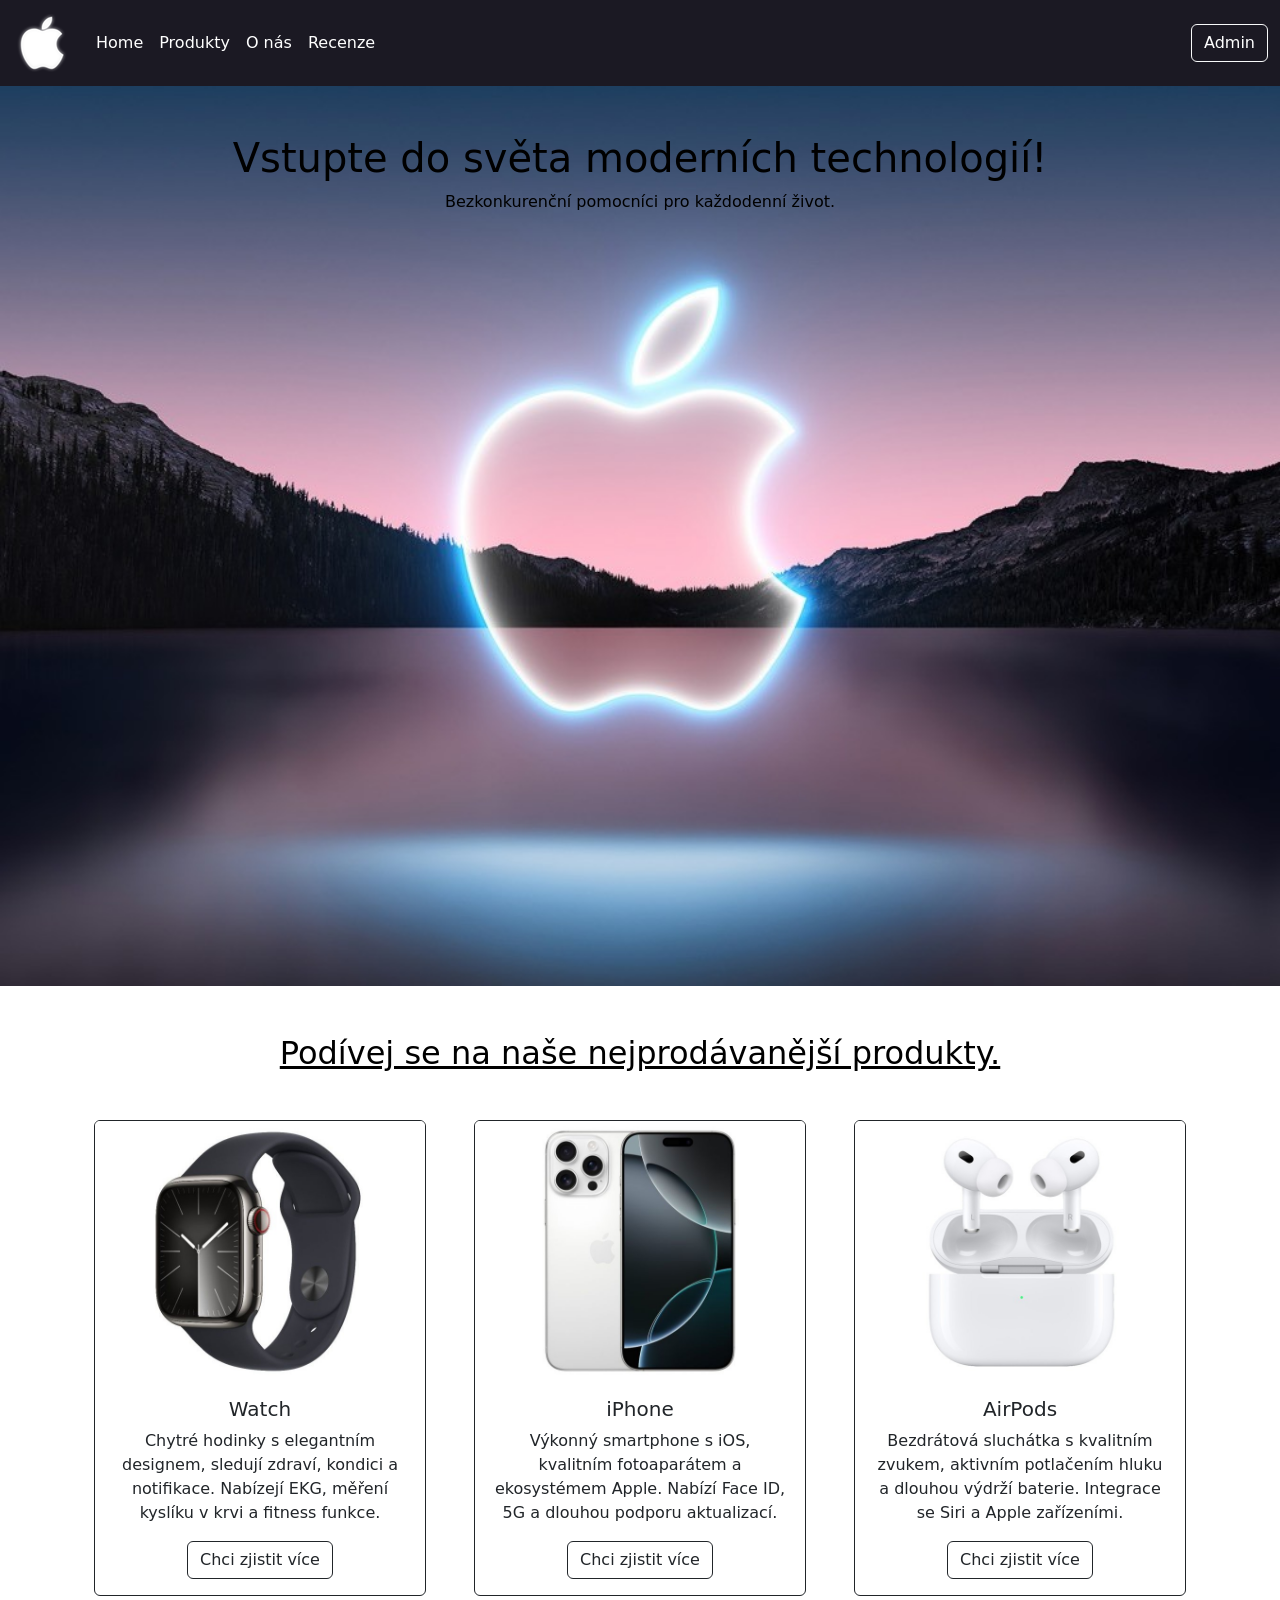
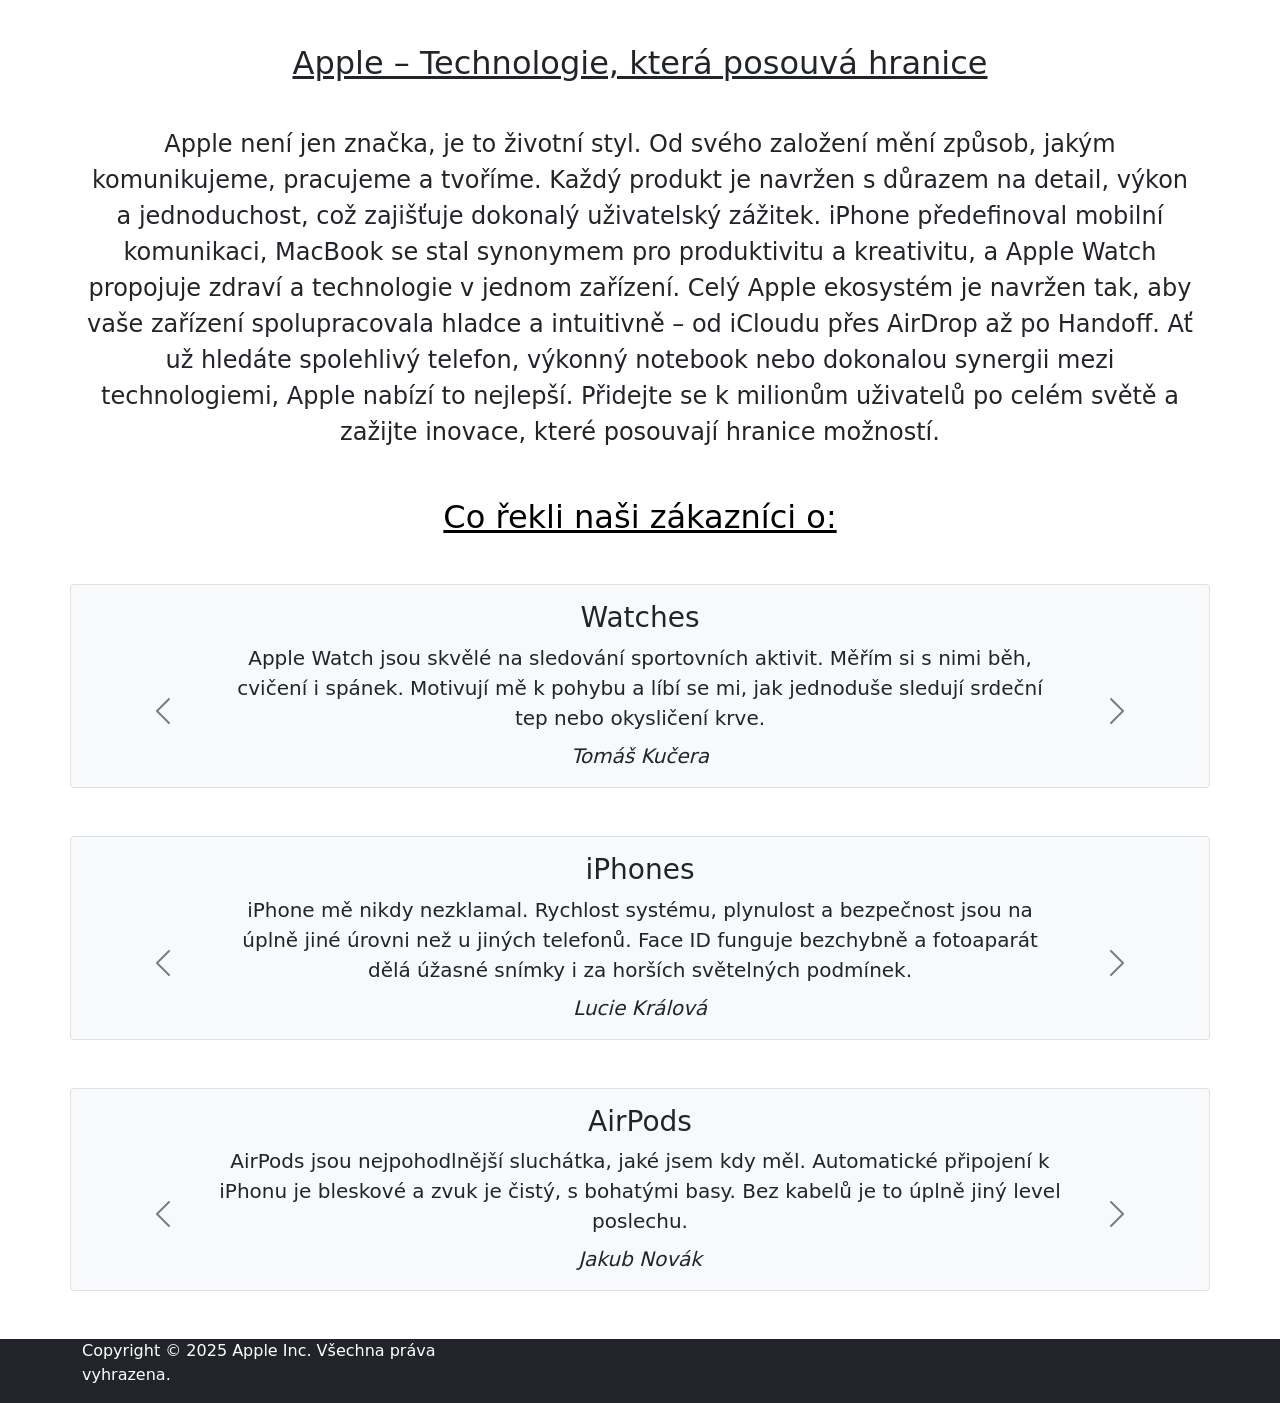
==== index.html @ cc7b4133 "first commit" ====
<!doctype html>
<html lang="cs" xmlns="http://www.w3.org/1999/html">
<head>
    <meta charset="utf-8">
    <meta name="viewport" content="width=device-width, initial-scale=1">
    <title>Best Fruits</title>
    <link rel="stylesheet" href="css/bootstrap.css">
    <link rel="stylesheet" href="css/_custom.css">
</head>
<body>
<header>
    <nav class="navbar navbar-expand-lg background-dark">
        <div class="container-fluid">
            <a class="navbar-brand" href="#"><img src="images/logo.png" alt=""></a>
            <button class="navbar-toggler bg-white" type="button" data-bs-toggle="collapse" data-bs-target="#navbarNavDropdown"
                    aria-controls="navbarNavDropdown" aria-expanded="false" aria-label="Toggle navigation">
                <span class="navbar-toggler-icon"></span>
            </button>
            <div class="collapse navbar-collapse" id="navbarNavDropdown">
                <ul class="navbar-nav me-auto">
                    <li class="nav-item position-relative">
                        <a class="nav-link active text-white dot" aria-current="page" href="index.html">Home</a>
                    </li>
                    <li class="nav-item position-relative">
                        <a class="nav-link text-white dot" href="#bestsellersproducts">Produkty</a>
                    </li>
                    <li class="nav-item position-relative">
                        <a class="nav-link text-white dot" href="#aboutus">O nás</a>
                    </li>
                    <li class="nav-item position-relative">
                        <a class="nav-link text-white dot" href="#feedback">Recenze</a>
                    </li>
                </ul>
              <div>
                <button type="button" class="btn text-white border border-light background-light-hover text-dark-hover my-1" data-bs-toggle="modal" data-bs-target="#adminModal">
                  Admin
                </button>
              </div>
            </div>
        </div>
    </nav>
</header>

<!-- Modal -->
<div class="modal fade" id="adminModal" tabindex="-1" aria-labelledby="exampleModalLabel" aria-hidden="true">
  <div class="modal-dialog">
    <div class="modal-content">
      <div class="modal-header">
        <h1 class="modal-title fs-5" id="exampleModalLabel">Login</h1>
        <button type="button" class="btn-close" data-bs-dismiss="modal" aria-label="Close"></button>
      </div>
      <div class="modal-body">
        <form>
          <div class="mb-3">
            <label for="exampleInputEmail1" class="form-label">Username</label>
            <input type="email" class="form-control" id="exampleInputEmail1" aria-describedby="emailHelp">
            <div id="emailHelp" class="form-text">We'll never share your email with anyone else.</div>
          </div>
          <div class="mb-3">
            <label for="exampleInputPassword1" class="form-label">Password</label>
            <input type="password" class="form-control" id="exampleInputPassword1">
          </div>
          <div class="mb-3 form-check">
            <input type="checkbox" class="form-check-input" id="exampleCheck1">
            <label class="form-check-label" for="exampleCheck1">Check me out</label>
          </div>
          <button type="submit" class="btn btn-primary">
            <a href="admin.html" class="nav-link text-white">Submit</a>
          </button>
        </form>
      </div>
    </div>
  </div>
</div>


<main>
    <section class="welcome-info d-flex align-items-baseline">
        <div class="container text-center p-5 text-black">
            <h1>Vstupte do světa moderních technologií!</h1>
            <p>Bezkonkurenční pomocníci pro každodenní život.</p>
        </div>
    </section>

  <section>
    <div class="container px-4 text-center">
      <h2 class="text-center m-5 text-black text-decoration-underline" id="bestsellersproducts">Podívej se na naše nejprodávanější produkty.</h2>
      <div class="row gx-5 gy-5">
        <div class="col-lg-4">
          <div class="card border-dark scale-effect transition">
            <img src="images/watch.jpg" class="card-img-top" alt="...">
            <div class="card-body">
              <h5 class="card-title">Watch</h5>
              <p class="card-text">Chytré hodinky s elegantním designem, sledují zdraví, kondici a notifikace. Nabízejí EKG, měření kyslíku v krvi a fitness funkce.</p>
              <a href="#" class="btn border-dark background-dark-hover text-white-hover">Chci zjistit více</a>
            </div>
          </div>
        </div>
        <div class="col-lg-4">
          <div class="card border-dark scale-effect transition">
            <img src="images/iphone2.jpg" class="card-img-top" alt="...">
            <div class="card-body">
              <h5 class="card-title">iPhone</h5>
              <p class="card-text">Výkonný smartphone s iOS, kvalitním fotoaparátem a ekosystémem Apple. Nabízí Face ID, 5G a dlouhou podporu aktualizací.</p>
              <a href="#" class="btn border-dark background-dark-hover text-white-hover">Chci zjistit více</a>
            </div>
          </div>
        </div>
        <div class="col-lg-4">
          <div class="card border-dark scale-effect transition">
            <img src="images/airpods.jpg" class="card-img-top" alt="...">
            <div class="card-body">
              <h5 class="card-title">AirPods</h5>
              <p class="card-text">Bezdrátová sluchátka s kvalitním zvukem, aktivním potlačením hluku a dlouhou výdrží baterie. Integrace se Siri a Apple zařízeními.</p>
              <a href="#" class="btn border-dark background-dark-hover text-white-hover">Chci zjistit více</a>
            </div>
          </div>
        </div>
      </div>
    </div>
  </section>

    <section>
        <div class="container text-center" id="aboutus">
            <h2 class="mt-5 text-decoration-underline">Apple – Technologie, která posouvá hranice</h2>
            <p class="fs-4"><br>

                Apple není jen značka, je to životní styl. Od svého založení mění způsob, jakým komunikujeme, pracujeme a tvoříme. Každý produkt je navržen s důrazem na detail, výkon a jednoduchost, což zajišťuje dokonalý uživatelský zážitek.

                iPhone předefinoval mobilní komunikaci, MacBook se stal synonymem pro produktivitu a kreativitu, a Apple Watch propojuje zdraví a technologie v jednom zařízení. Celý Apple ekosystém je navržen tak, aby vaše zařízení spolupracovala hladce a intuitivně – od iCloudu přes AirDrop až po Handoff.

                Ať už hledáte spolehlivý telefon, výkonný notebook nebo dokonalou synergii mezi technologiemi, Apple nabízí to nejlepší. Přidejte se k milionům uživatelů po celém světě a zažijte inovace, které posouvají hranice možností.</p>
        </div>
    </section>
    <section>
        <div class="container text-center" id="feedback">
            <h2 class="text-center m-5 text-black text-decoration-underline">Co řekli naši zákazníci o:</h2>
            <div class="row d-flex justify-content-center gap-5">
                <div class="border rounded-1 bg-light p-2 scale-effect transition">
                        <h3 class="text-center m-0 p-2">Watches</h3>
                        <div id="carouselExample" class="carousel slide ">
                            <div class="carousel-inner text-center fs-5">
                                <div class="carousel-item active">
                                    <p class="d-block w-75 m-auto">Apple Watch jsou skvělé na sledování sportovních aktivit. Měřím si s nimi běh, cvičení i spánek. Motivují mě k pohybu a líbí se mi, jak jednoduše sledují srdeční tep nebo okysličení krve.</p>
                                    <p class="fst-italic m-0 p-2">Tomáš Kučera</p>
                                </div>
                                <div class="carousel-item">
                                    <p class="d-block w-75 m-auto">Díky Apple Watch už nemusím pořád vytahovat telefon z kapsy. Vidím všechny notifikace a dokonce mohu přijímat hovory přímo na hodinkách. Na cestách nebo při sportu je to neuvěřitelně praktické.</p>
                                    <p class="fst-italic m-0 p-2">Jana Benešová</p>
                                </div>
                                <div class="carousel-item">
                                    <p class="d-block w-75 m-auto">Líbí se mi, že si můžu snadno vyměnit řemínek a hodinky vždy sladit s oblečením. Elegantní design a kvalitní materiály dělají z Apple Watch nejen chytré zařízení, ale i luxusní doplněk.</p>
                                    <p class="fst-italic m-0 p-2">Michal Veselý</p>
                                </div>
                            </div>
                            <button class="carousel-control-prev carousel-dark" type="button" data-bs-target="#carouselExample" data-bs-slide="prev">
                                <span class="carousel-control-prev-icon" aria-hidden="true"></span>
                                <span class="visually-hidden">Previous</span>
                            </button>
                            <button class="carousel-control-next carousel-dark" type="button" data-bs-target="#carouselExample" data-bs-slide="next">
                                <span class="carousel-control-next-icon" aria-hidden="true"></span>
                                <span class="visually-hidden">Next</span>
                            </button>
                        </div>
                </div>

                <div class=" border bg-light rounded-1 p-2 scale-effect transition">
                    <h3 class="text-center m-0 p-2">iPhones</h3>
                    <div id="carouselExample1" class="carousel slide">
                        <div class="carousel-inner text-center fs-5">
                            <div class="carousel-item active">
                                <p class="d-block w-75 m-auto">iPhone mě nikdy nezklamal. Rychlost systému, plynulost a bezpečnost jsou na úplně jiné úrovni než u jiných telefonů. Face ID funguje bezchybně a fotoaparát dělá úžasné snímky i za horších světelných podmínek.</p>
                                <p class="fst-italic m-0 p-2">Lucie Králová</p>
                            </div>
                            <div class="carousel-item">
                                <p class="d-block w-75 m-auto">Nejvíc oceňuji, jak iPhone perfektně spolupracuje s mým MacBookem a iPadem. Airdrop, iCloud a Handoff mi usnadňují práci každý den. Všechna data mám vždy po ruce a přechod mezi zařízeními je naprosto plynulý.</p>
                                <p class="fst-italic m-0 p-2">David Malý</p>
                            </div>
                            <div class="carousel-item">
                                <p class="d-block w-75 m-auto">Baterie vydrží celý den i při náročnějším používání. Oceňuji také pravidelné aktualizace iOS, díky kterým i starší modely fungují stále skvěle. iPhone mám už několik let a stále šlape jako nový.</p>
                                <p class="fst-italic m-0 p-2">Veronika Horáková</p>
                            </div>
                        </div>
                        <button class="carousel-control-prev carousel-dark" type="button" data-bs-target="#carouselExample1" data-bs-slide="prev">
                            <span class="carousel-control-prev-icon" aria-hidden="true"></span>
                            <span class="visually-hidden">Previous</span>
                        </button>
                        <button class="carousel-control-next carousel-dark" type="button" data-bs-target="#carouselExample1" data-bs-slide="next">
                            <span class="carousel-control-next-icon" aria-hidden="true"></span>
                            <span class="visually-hidden">Next</span>
                        </button>
                    </div>
                </div>

                <div class=" border bg-light rounded-1 p-2 scale-effect transition">
                    <h3 class="text-center m-0 p-2">AirPods</h3>
                    <div id="carouselExample2" class="carousel slide">
                        <div class="carousel-inner text-center fs-5">
                            <div class="carousel-item active">
                                <p class="d-block w-75 m-auto">AirPods jsou nejpohodlnější sluchátka, jaké jsem kdy měl. Automatické připojení k iPhonu je bleskové a zvuk je čistý, s bohatými basy. Bez kabelů je to úplně jiný level poslechu.</p>
                                <p class="fst-italic m-0 p-2">Jakub Novák</p>
                            </div>
                            <div class="carousel-item">
                                <p class="d-block w-75 m-auto">S AirPods Pro mohu úplně vypnout okolní svět a soustředit se na hudbu nebo práci. Naopak režim propustnosti mi umožní slyšet okolí, když potřebuji – například při běhu venku.</p>
                                <p class="fst-italic m-0 p-2">Petra Dvořáková</p>
                            </div>
                            <div class="carousel-item">
                                <p class="d-block w-75 m-auto">Pouzdro udrží sluchátka nabitá na celý den. Rychlé nabíjení přes Lightning nebo MagSafe je super praktické. Stačí pár minut v pouzdře a mám energii na další hodiny poslechu.</p>
                                <p class="fst-italic m-0 p-2"> Adam Svoboda</p>
                            </div>
                        </div>
                        <button class="carousel-control-prev carousel-dark" type="button" data-bs-target="#carouselExample2" data-bs-slide="prev">
                            <span class="carousel-control-prev-icon" aria-hidden="true"></span>
                            <span class="visually-hidden">Previous</span>
                        </button>
                        <button class="carousel-control-next carousel-dark" type="button" data-bs-target="#carouselExample2" data-bs-slide="next">
                            <span class="carousel-control-next-icon" aria-hidden="true"></span>
                            <span class="visually-hidden">Next</span>
                        </button>
                    </div>
                </div>
            </div>
        </div>
    </section>
</main>
<footer class="bg-dark text-white mt-5">
    <div class="container">
        <div class="row align-items-center">
            <div class="col-md-4">
                <p>Copyright © 2025 Apple Inc. Všechna práva vyhrazena.</p>
            </div>
        </div>
    </div>
</footer>
<script src="js/bootstrap.bundle.js"></script>
</body>
</html>
---- css/_custom.css ----
.welcome-info {
    background-image: url("../images/apple_background.jpg");
    background-size: cover;
    background-position: center;
    height: 100vh;
}

body {
    box-sizing: border-box;
    scroll-behavior: smooth;
}

:root {
    --text-purple: #a303ff;
    --background-dark: rgb(27,25,35);
}

.text-purple {
    color: var(--text-purple);
}

.background-dark {
    background-color: var(--background-dark);
}

.background-dark-hover:hover {
    background-color: var(--background-dark);
}

.background-light-hover:hover {
    background-color: #fff;
}

.text-dark-hover:hover {
    color: rgb(27,25,35) !important;
}

.text-white-hover:hover {
    color: #fff !important;
}

.border-dark {
    border-color: var(--background-dark);
}

.scale-effect:hover {
    cursor: pointer;
    transform: scale(1.025);
    transition: all 0.3s ease-in-out;
}

.transition {
    transition: all 0.3s ease-in-out;
}

.position-relative {
    position: relative;
}



@media screen and (min-width: 991px){
    .dot::after {
        content: "•";
        position: absolute;
        left: 50%;
        top: 50px;
        transform: translateX(-50%);
        opacity: 0;
        transition: all 0.1s ease-in-out;
    }

    .dot:hover::after {
        top: 25px;
        opacity: 1;
        transition: all 0.1s ease-in-out;
    }
}
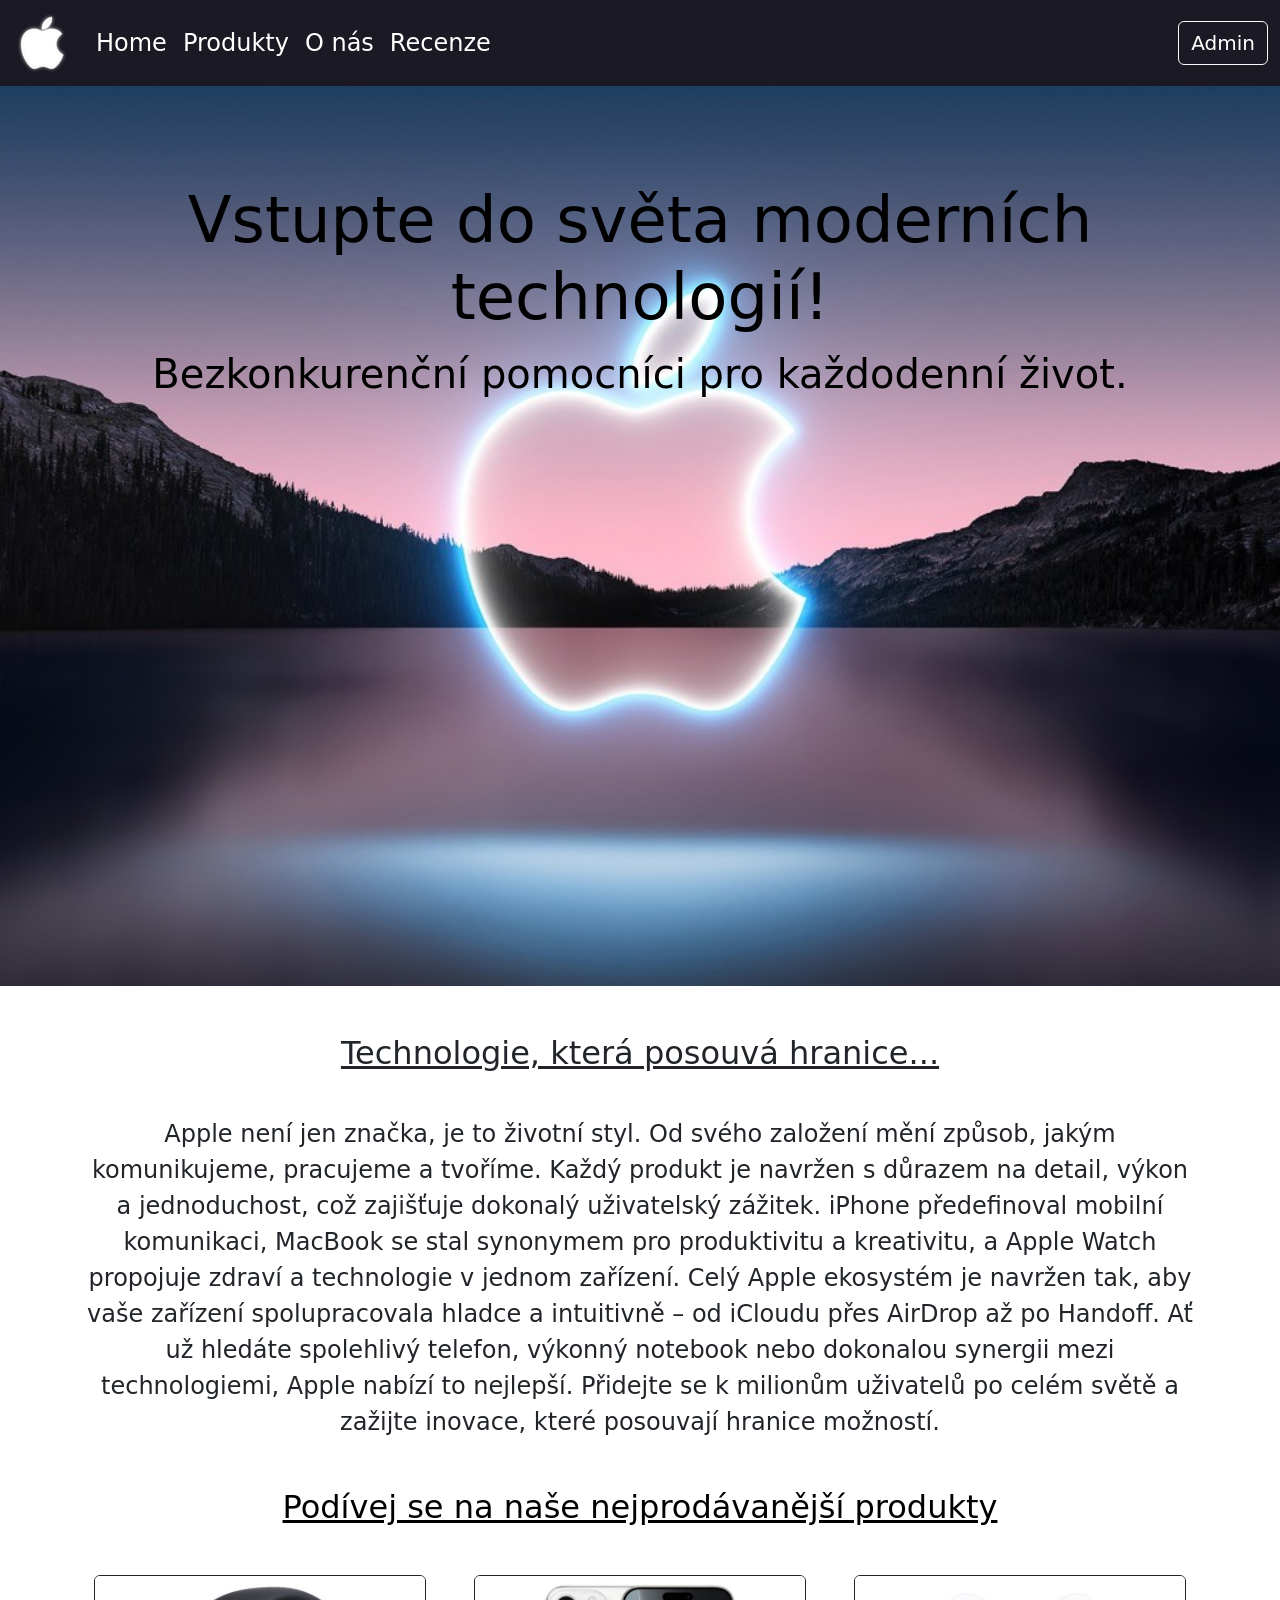
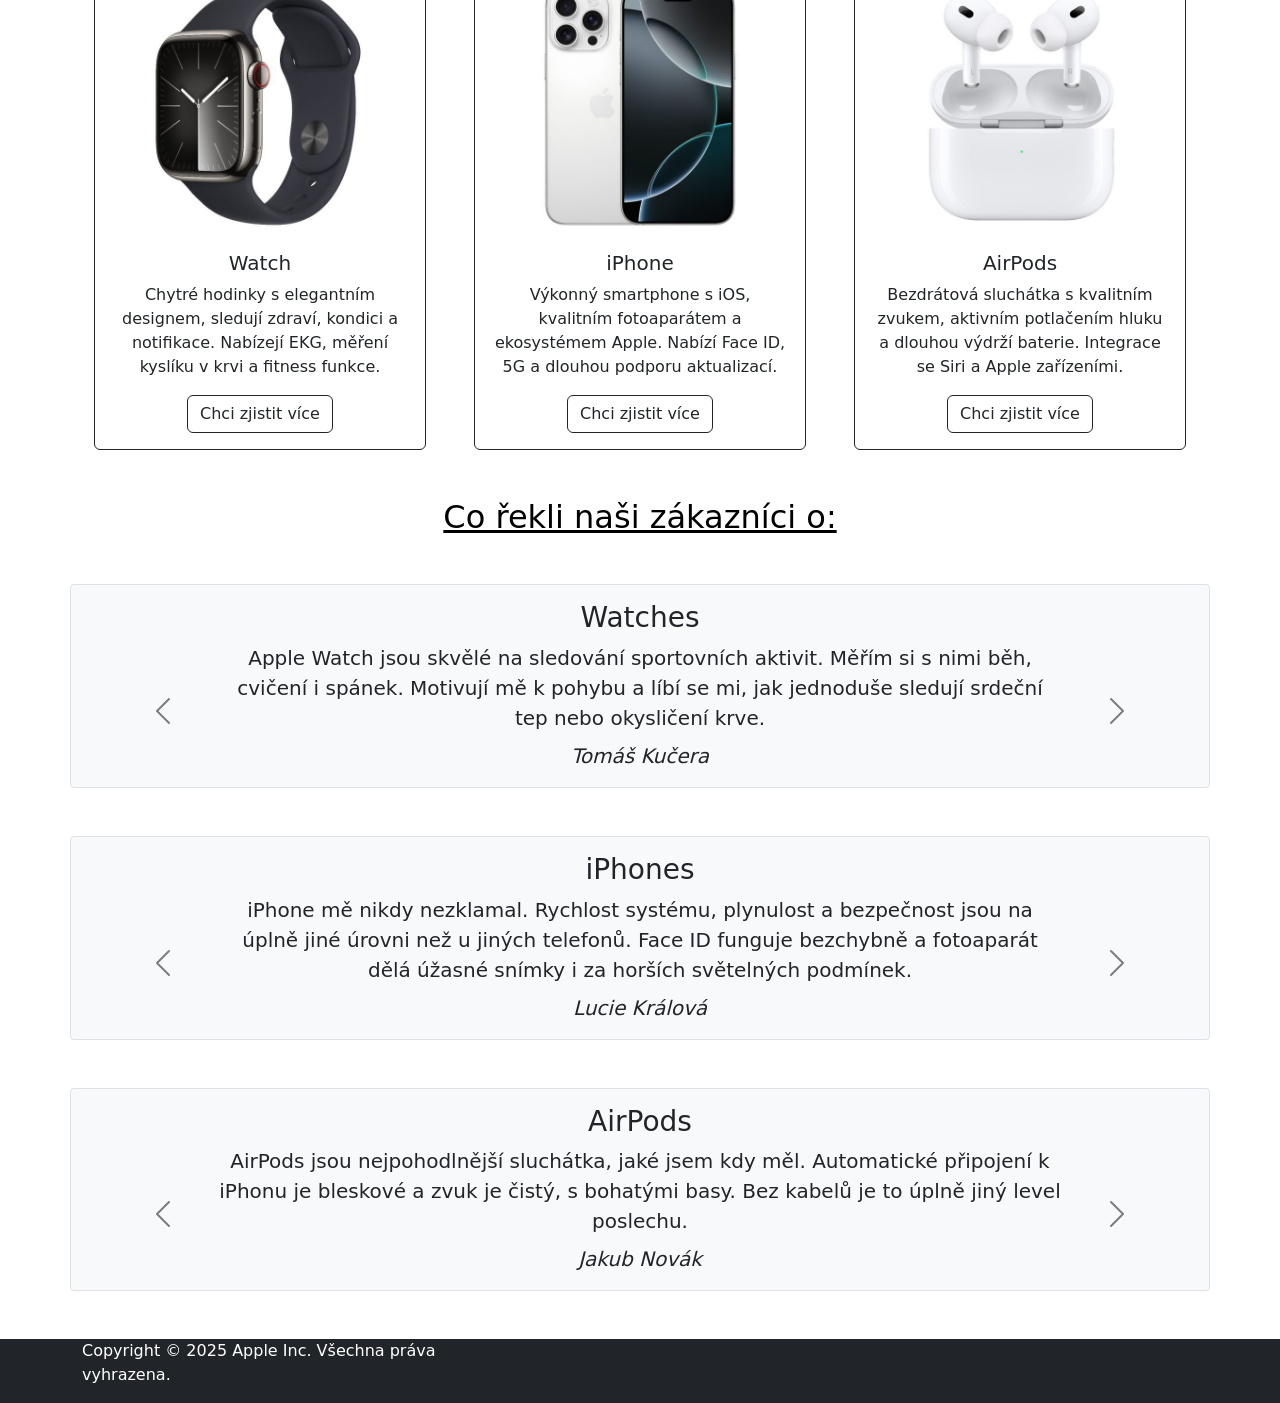
==== commit 3f1baa52: "second commit" ====
--- a/index.html
+++ b/index.html
@@ -3,14 +3,15 @@
 <head>
     <meta charset="utf-8">
     <meta name="viewport" content="width=device-width, initial-scale=1">
-    <title>Best Fruits</title>
+    <title>Apple | Nejspolehlivější prodejce</title>
     <link rel="stylesheet" href="css/bootstrap.css">
     <link rel="stylesheet" href="css/_custom.css">
+    <link rel="icon" href="images/apple__logo.png" type="image/x-icon">
 </head>
 <body>
 <header>
     <nav class="navbar navbar-expand-lg background-dark">
-        <div class="container-fluid">
+        <div class="container-fluid fs-4">
             <a class="navbar-brand" href="#"><img src="images/logo.png" alt=""></a>
             <button class="navbar-toggler bg-white" type="button" data-bs-toggle="collapse" data-bs-target="#navbarNavDropdown"
                     aria-controls="navbarNavDropdown" aria-expanded="false" aria-label="Toggle navigation">
@@ -32,7 +33,7 @@
                     </li>
                 </ul>
               <div>
-                <button type="button" class="btn text-white border border-light background-light-hover text-dark-hover my-1" data-bs-toggle="modal" data-bs-target="#adminModal">
+                <button type="button" class="btn text-white border border-light background-light-hover text-dark-hover my-1 fs-5" data-bs-toggle="modal" data-bs-target="#adminModal">
                   Admin
                 </button>
               </div>
@@ -75,54 +76,18 @@
 
 
 <main>
-    <section class="welcome-info d-flex align-items-baseline">
+    <section class="welcome-info d-flex align-items-baseline pt-5">
         <div class="container text-center p-5 text-black">
-            <h1>Vstupte do světa moderních technologií!</h1>
-            <p>Bezkonkurenční pomocníci pro každodenní život.</p>
-        </div>
-    </section>
-
-  <section>
-    <div class="container px-4 text-center">
-      <h2 class="text-center m-5 text-black text-decoration-underline" id="bestsellersproducts">Podívej se na naše nejprodávanější produkty.</h2>
-      <div class="row gx-5 gy-5">
-        <div class="col-lg-4">
-          <div class="card border-dark scale-effect transition">
-            <img src="images/watch.jpg" class="card-img-top" alt="...">
-            <div class="card-body">
-              <h5 class="card-title">Watch</h5>
-              <p class="card-text">Chytré hodinky s elegantním designem, sledují zdraví, kondici a notifikace. Nabízejí EKG, měření kyslíku v krvi a fitness funkce.</p>
-              <a href="#" class="btn border-dark background-dark-hover text-white-hover">Chci zjistit více</a>
-            </div>
-          </div>
-        </div>
-        <div class="col-lg-4">
-          <div class="card border-dark scale-effect transition">
-            <img src="images/iphone2.jpg" class="card-img-top" alt="...">
-            <div class="card-body">
-              <h5 class="card-title">iPhone</h5>
-              <p class="card-text">Výkonný smartphone s iOS, kvalitním fotoaparátem a ekosystémem Apple. Nabízí Face ID, 5G a dlouhou podporu aktualizací.</p>
-              <a href="#" class="btn border-dark background-dark-hover text-white-hover">Chci zjistit více</a>
-            </div>
-          </div>
-        </div>
-        <div class="col-lg-4">
-          <div class="card border-dark scale-effect transition">
-            <img src="images/airpods.jpg" class="card-img-top" alt="...">
-            <div class="card-body">
-              <h5 class="card-title">AirPods</h5>
-              <p class="card-text">Bezdrátová sluchátka s kvalitním zvukem, aktivním potlačením hluku a dlouhou výdrží baterie. Integrace se Siri a Apple zařízeními.</p>
-              <a href="#" class="btn border-dark background-dark-hover text-white-hover">Chci zjistit více</a>
-            </div>
-          </div>
-        </div>
-      </div>
-    </div>
-  </section>
+            <h1 class="fontSize4rem">Vstupte do světa moderních technologií!</h1>
+            <p class="fs-1">Bezkonkurenční pomocníci pro každodenní život.</p>
+        </div>
+    </section>
+
+
 
     <section>
         <div class="container text-center" id="aboutus">
-            <h2 class="mt-5 text-decoration-underline">Apple – Technologie, která posouvá hranice</h2>
+            <h2 class="mt-5 text-decoration-underline">Technologie, která posouvá hranice...</h2>
             <p class="fs-4"><br>
 
                 Apple není jen značka, je to životní styl. Od svého založení mění způsob, jakým komunikujeme, pracujeme a tvoříme. Každý produkt je navržen s důrazem na detail, výkon a jednoduchost, což zajišťuje dokonalý uživatelský zážitek.
@@ -132,6 +97,45 @@
                 Ať už hledáte spolehlivý telefon, výkonný notebook nebo dokonalou synergii mezi technologiemi, Apple nabízí to nejlepší. Přidejte se k milionům uživatelů po celém světě a zažijte inovace, které posouvají hranice možností.</p>
         </div>
     </section>
+
+    <section>
+        <div class="container px-4 text-center">
+            <h2 class="text-center m-5 text-black text-decoration-underline" id="bestsellersproducts">Podívej se na naše nejprodávanější produkty</h2>
+            <div class="row gx-5 gy-5">
+                <div class="col-lg-4">
+                    <div class="card border-dark scale-effect transition">
+                        <img src="images/watch.jpg" class="card-img-top" alt="...">
+                        <div class="card-body">
+                            <h5 class="card-title">Watch</h5>
+                            <p class="card-text">Chytré hodinky s elegantním designem, sledují zdraví, kondici a notifikace. Nabízejí EKG, měření kyslíku v krvi a fitness funkce.</p>
+                            <a href="#" class="btn border-dark background-dark-hover text-white-hover">Chci zjistit více</a>
+                        </div>
+                    </div>
+                </div>
+                <div class="col-lg-4">
+                    <div class="card border-dark scale-effect transition">
+                        <img src="images/iphone2.jpg" class="card-img-top" alt="...">
+                        <div class="card-body">
+                            <h5 class="card-title">iPhone</h5>
+                            <p class="card-text">Výkonný smartphone s iOS, kvalitním fotoaparátem a ekosystémem Apple. Nabízí Face ID, 5G a dlouhou podporu aktualizací.</p>
+                            <a href="#" class="btn border-dark background-dark-hover text-white-hover">Chci zjistit více</a>
+                        </div>
+                    </div>
+                </div>
+                <div class="col-lg-4">
+                    <div class="card border-dark scale-effect transition">
+                        <img src="images/airpods.jpg" class="card-img-top" alt="...">
+                        <div class="card-body">
+                            <h5 class="card-title">AirPods</h5>
+                            <p class="card-text">Bezdrátová sluchátka s kvalitním zvukem, aktivním potlačením hluku a dlouhou výdrží baterie. Integrace se Siri a Apple zařízeními.</p>
+                            <a href="#" class="btn border-dark background-dark-hover text-white-hover">Chci zjistit více</a>
+                        </div>
+                    </div>
+                </div>
+            </div>
+        </div>
+    </section>
+
     <section>
         <div class="container text-center" id="feedback">
             <h2 class="text-center m-5 text-black text-decoration-underline">Co řekli naši zákazníci o:</h2>
--- a/css/_custom.css
+++ b/css/_custom.css
@@ -57,7 +57,9 @@
     position: relative;
 }
 
-
+.fontSize4rem {
+    font-size: 4rem;
+}
 
 @media screen and (min-width: 991px){
     .dot::after {
@@ -71,7 +73,7 @@
     }
 
     .dot:hover::after {
-        top: 25px;
+        top: 33px;
         opacity: 1;
         transition: all 0.1s ease-in-out;
     }
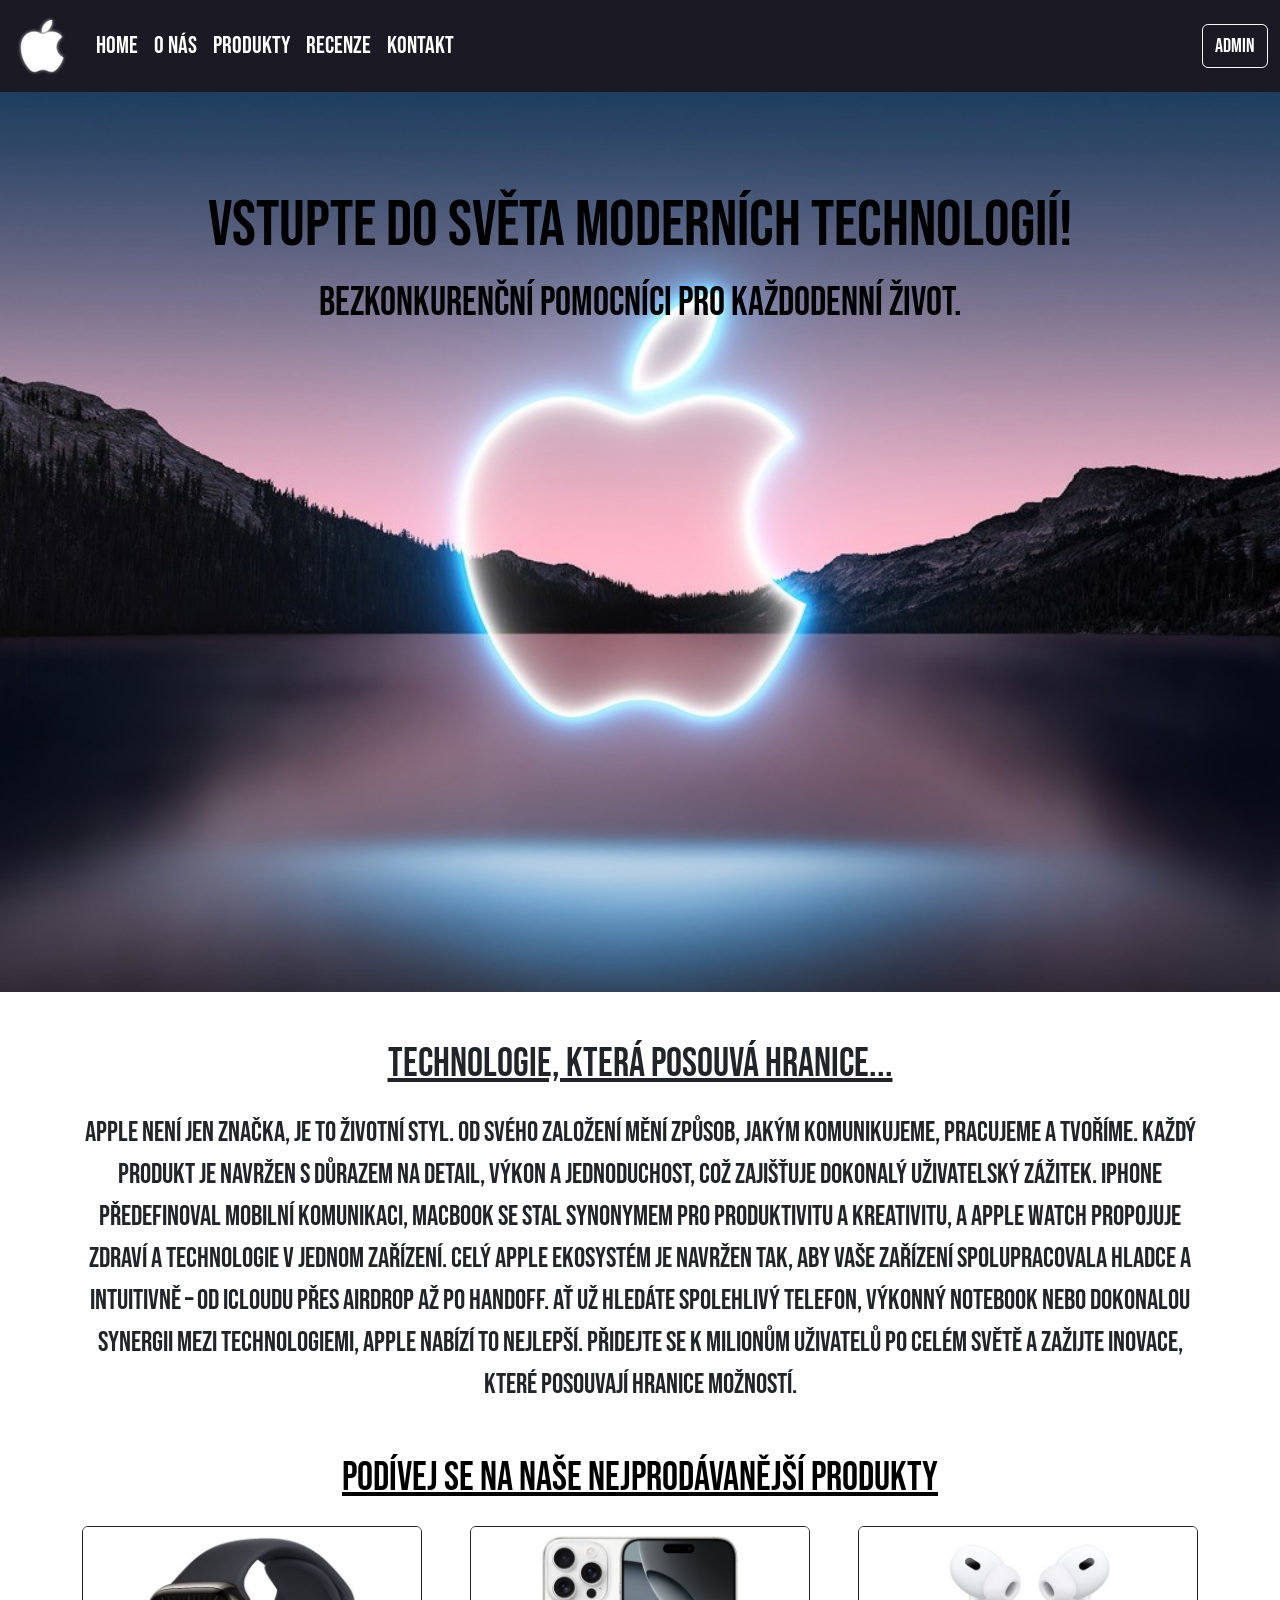
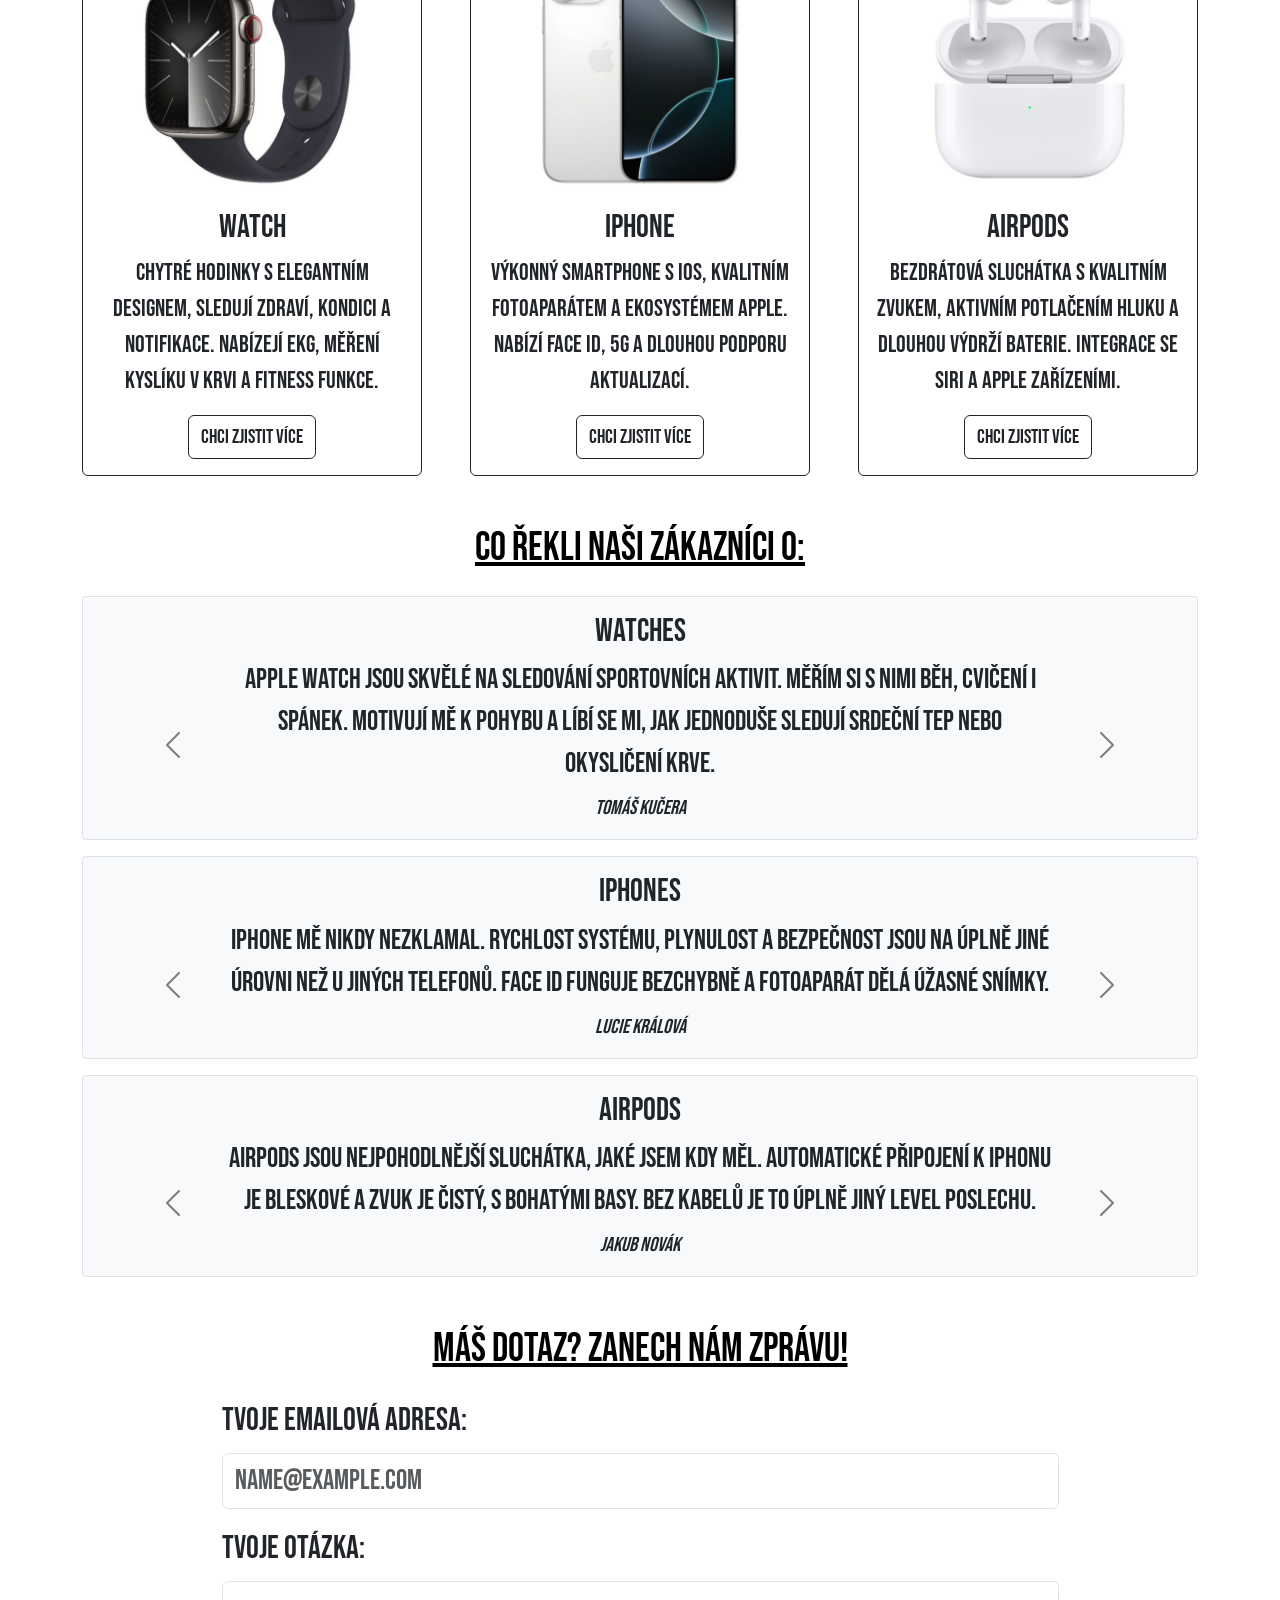
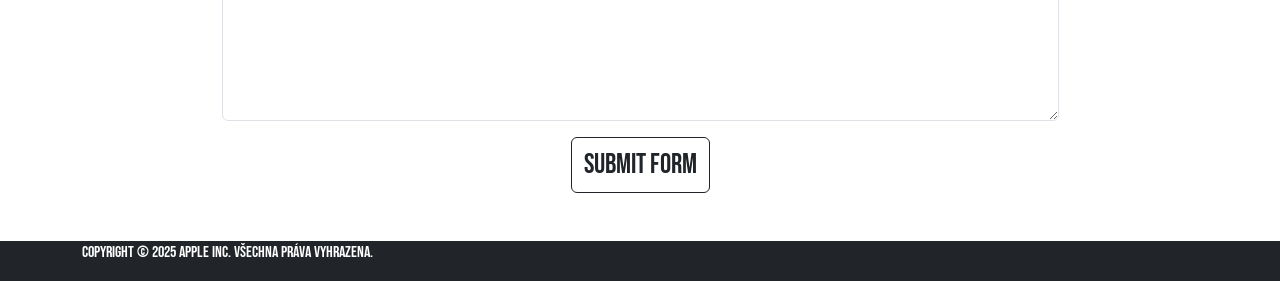
==== commit 8edda054: "third commit" ====
--- a/index.html
+++ b/index.html
@@ -7,6 +7,9 @@
     <link rel="stylesheet" href="css/bootstrap.css">
     <link rel="stylesheet" href="css/_custom.css">
     <link rel="icon" href="images/apple__logo.png" type="image/x-icon">
+    <link rel="preconnect" href="https://fonts.googleapis.com">
+    <link rel="preconnect" href="https://fonts.gstatic.com" crossorigin>
+    <link href="https://fonts.googleapis.com/css2?family=Anton&family=Bebas+Neue&family=Boldonse&display=swap" rel="stylesheet">
 </head>
 <body>
 <header>
@@ -18,22 +21,25 @@
                 <span class="navbar-toggler-icon"></span>
             </button>
             <div class="collapse navbar-collapse" id="navbarNavDropdown">
-                <ul class="navbar-nav me-auto">
+                <ul class="navbar-nav me-auto small-nav-bar-display">
                     <li class="nav-item position-relative">
                         <a class="nav-link active text-white dot" aria-current="page" href="index.html">Home</a>
                     </li>
                     <li class="nav-item position-relative">
+                        <a class="nav-link text-white dot" href="#aboutus">O nás</a>
+                    </li>
+                    <li class="nav-item position-relative">
                         <a class="nav-link text-white dot" href="#bestsellersproducts">Produkty</a>
                     </li>
                     <li class="nav-item position-relative">
-                        <a class="nav-link text-white dot" href="#aboutus">O nás</a>
-                    </li>
-                    <li class="nav-item position-relative">
                         <a class="nav-link text-white dot" href="#feedback">Recenze</a>
                     </li>
+                    <li class="nav-item position-relative">
+                        <a class="nav-link text-white dot" href="#contact">Kontakt</a>
+                    </li>
                 </ul>
-              <div>
-                <button type="button" class="btn text-white border border-light background-light-hover text-dark-hover my-1 fs-5" data-bs-toggle="modal" data-bs-target="#adminModal">
+              <div class="small-nav-bar-display">
+                <button type="button" class="btn text-white border border-light background-light-hover text-dark-hover my-3 fs-5" data-bs-toggle="modal" data-bs-target="#adminModal">
                   Admin
                 </button>
               </div>
@@ -47,26 +53,26 @@
   <div class="modal-dialog">
     <div class="modal-content">
       <div class="modal-header">
-        <h1 class="modal-title fs-5" id="exampleModalLabel">Login</h1>
+        <h1 class="modal-title fs-2" id="exampleModalLabel">Login</h1>
         <button type="button" class="btn-close" data-bs-dismiss="modal" aria-label="Close"></button>
       </div>
       <div class="modal-body">
         <form>
           <div class="mb-3">
-            <label for="exampleInputEmail1" class="form-label">Username</label>
+            <label for="exampleInputEmail1" class="form-label fs-3">Username</label>
             <input type="email" class="form-control" id="exampleInputEmail1" aria-describedby="emailHelp">
             <div id="emailHelp" class="form-text">We'll never share your email with anyone else.</div>
           </div>
           <div class="mb-3">
-            <label for="exampleInputPassword1" class="form-label">Password</label>
+            <label for="exampleInputPassword1" class="form-label fs-3">Password</label>
             <input type="password" class="form-control" id="exampleInputPassword1">
           </div>
           <div class="mb-3 form-check">
             <input type="checkbox" class="form-check-input" id="exampleCheck1">
-            <label class="form-check-label" for="exampleCheck1">Check me out</label>
+            <label class="form-check-label fs-3" for="exampleCheck1">Check me out</label>
           </div>
-          <button type="submit" class="btn btn-primary">
-            <a href="admin.html" class="nav-link text-white">Submit</a>
+          <button type="submit" class="btn border border-dark background-dark-hover ">
+            <a href="admin.html" class="nav-link text-dark fs-2 text-white-hover">Submit</a>
           </button>
         </form>
       </div>
@@ -87,28 +93,22 @@
 
     <section>
         <div class="container text-center" id="aboutus">
-            <h2 class="mt-5 text-decoration-underline">Technologie, která posouvá hranice...</h2>
-            <p class="fs-4"><br>
-
-                Apple není jen značka, je to životní styl. Od svého založení mění způsob, jakým komunikujeme, pracujeme a tvoříme. Každý produkt je navržen s důrazem na detail, výkon a jednoduchost, což zajišťuje dokonalý uživatelský zážitek.
-
-                iPhone předefinoval mobilní komunikaci, MacBook se stal synonymem pro produktivitu a kreativitu, a Apple Watch propojuje zdraví a technologie v jednom zařízení. Celý Apple ekosystém je navržen tak, aby vaše zařízení spolupracovala hladce a intuitivně – od iCloudu přes AirDrop až po Handoff.
-
-                Ať už hledáte spolehlivý telefon, výkonný notebook nebo dokonalou synergii mezi technologiemi, Apple nabízí to nejlepší. Přidejte se k milionům uživatelů po celém světě a zažijte inovace, které posouvají hranice možností.</p>
-        </div>
-    </section>
-
-    <section>
-        <div class="container px-4 text-center">
-            <h2 class="text-center m-5 text-black text-decoration-underline" id="bestsellersproducts">Podívej se na naše nejprodávanější produkty</h2>
+            <h2 class="mt-5 mb-4 text-decoration-underline fs-1">Technologie, která posouvá hranice...</h2>
+            <p class="fs-3">Apple není jen značka, je to životní styl. Od svého založení mění způsob, jakým komunikujeme, pracujeme a tvoříme. Každý produkt je navržen s důrazem na detail, výkon a jednoduchost, což zajišťuje dokonalý uživatelský zážitek. iPhone předefinoval mobilní komunikaci, MacBook se stal synonymem pro produktivitu a kreativitu, a Apple Watch propojuje zdraví a technologie v jednom zařízení. Celý Apple ekosystém je navržen tak, aby vaše zařízení spolupracovala hladce a intuitivně – od iCloudu přes AirDrop až po Handoff. Ať už hledáte spolehlivý telefon, výkonný notebook nebo dokonalou synergii mezi technologiemi, Apple nabízí to nejlepší. Přidejte se k milionům uživatelů po celém světě a zažijte inovace, které posouvají hranice možností.</p>
+        </div>
+    </section>
+
+    <section>
+        <div class="container text-center">
+            <h2 class="text-center mt-5 mb-4 text-black text-decoration-underline fs-1" id="bestsellersproducts">Podívej se na naše nejprodávanější produkty</h2>
             <div class="row gx-5 gy-5">
                 <div class="col-lg-4">
                     <div class="card border-dark scale-effect transition">
                         <img src="images/watch.jpg" class="card-img-top" alt="...">
                         <div class="card-body">
-                            <h5 class="card-title">Watch</h5>
-                            <p class="card-text">Chytré hodinky s elegantním designem, sledují zdraví, kondici a notifikace. Nabízejí EKG, měření kyslíku v krvi a fitness funkce.</p>
-                            <a href="#" class="btn border-dark background-dark-hover text-white-hover">Chci zjistit více</a>
+                            <h5 class="card-title fs-2">Watch</h5>
+                            <p class="card-text fs-4">Chytré hodinky s elegantním designem, sledují zdraví, kondici a notifikace. Nabízejí EKG, měření kyslíku v krvi a fitness funkce.</p>
+                            <a href="#" class="btn border-dark background-dark-hover text-white-hover fs-5">Chci zjistit více</a>
                         </div>
                     </div>
                 </div>
@@ -116,9 +116,9 @@
                     <div class="card border-dark scale-effect transition">
                         <img src="images/iphone2.jpg" class="card-img-top" alt="...">
                         <div class="card-body">
-                            <h5 class="card-title">iPhone</h5>
-                            <p class="card-text">Výkonný smartphone s iOS, kvalitním fotoaparátem a ekosystémem Apple. Nabízí Face ID, 5G a dlouhou podporu aktualizací.</p>
-                            <a href="#" class="btn border-dark background-dark-hover text-white-hover">Chci zjistit více</a>
+                            <h5 class="card-title fs-2">iPhone</h5>
+                            <p class="card-text fs-4">Výkonný smartphone s iOS, kvalitním fotoaparátem a ekosystémem Apple. Nabízí Face ID, 5G a dlouhou podporu aktualizací.</p>
+                            <a href="#" class="btn border-dark background-dark-hover text-white-hover fs-5">Chci zjistit více</a>
                         </div>
                     </div>
                 </div>
@@ -126,104 +126,121 @@
                     <div class="card border-dark scale-effect transition">
                         <img src="images/airpods.jpg" class="card-img-top" alt="...">
                         <div class="card-body">
-                            <h5 class="card-title">AirPods</h5>
-                            <p class="card-text">Bezdrátová sluchátka s kvalitním zvukem, aktivním potlačením hluku a dlouhou výdrží baterie. Integrace se Siri a Apple zařízeními.</p>
-                            <a href="#" class="btn border-dark background-dark-hover text-white-hover">Chci zjistit více</a>
-                        </div>
-                    </div>
-                </div>
-            </div>
-        </div>
-    </section>
-
-    <section>
-        <div class="container text-center" id="feedback">
-            <h2 class="text-center m-5 text-black text-decoration-underline">Co řekli naši zákazníci o:</h2>
-            <div class="row d-flex justify-content-center gap-5">
-                <div class="border rounded-1 bg-light p-2 scale-effect transition">
-                        <h3 class="text-center m-0 p-2">Watches</h3>
-                        <div id="carouselExample" class="carousel slide ">
-                            <div class="carousel-inner text-center fs-5">
-                                <div class="carousel-item active">
-                                    <p class="d-block w-75 m-auto">Apple Watch jsou skvělé na sledování sportovních aktivit. Měřím si s nimi běh, cvičení i spánek. Motivují mě k pohybu a líbí se mi, jak jednoduše sledují srdeční tep nebo okysličení krve.</p>
-                                    <p class="fst-italic m-0 p-2">Tomáš Kučera</p>
-                                </div>
-                                <div class="carousel-item">
-                                    <p class="d-block w-75 m-auto">Díky Apple Watch už nemusím pořád vytahovat telefon z kapsy. Vidím všechny notifikace a dokonce mohu přijímat hovory přímo na hodinkách. Na cestách nebo při sportu je to neuvěřitelně praktické.</p>
-                                    <p class="fst-italic m-0 p-2">Jana Benešová</p>
-                                </div>
-                                <div class="carousel-item">
-                                    <p class="d-block w-75 m-auto">Líbí se mi, že si můžu snadno vyměnit řemínek a hodinky vždy sladit s oblečením. Elegantní design a kvalitní materiály dělají z Apple Watch nejen chytré zařízení, ale i luxusní doplněk.</p>
-                                    <p class="fst-italic m-0 p-2">Michal Veselý</p>
-                                </div>
-                            </div>
-                            <button class="carousel-control-prev carousel-dark" type="button" data-bs-target="#carouselExample" data-bs-slide="prev">
-                                <span class="carousel-control-prev-icon" aria-hidden="true"></span>
-                                <span class="visually-hidden">Previous</span>
-                            </button>
-                            <button class="carousel-control-next carousel-dark" type="button" data-bs-target="#carouselExample" data-bs-slide="next">
-                                <span class="carousel-control-next-icon" aria-hidden="true"></span>
-                                <span class="visually-hidden">Next</span>
-                            </button>
-                        </div>
-                </div>
-
-                <div class=" border bg-light rounded-1 p-2 scale-effect transition">
-                    <h3 class="text-center m-0 p-2">iPhones</h3>
-                    <div id="carouselExample1" class="carousel slide">
-                        <div class="carousel-inner text-center fs-5">
-                            <div class="carousel-item active">
-                                <p class="d-block w-75 m-auto">iPhone mě nikdy nezklamal. Rychlost systému, plynulost a bezpečnost jsou na úplně jiné úrovni než u jiných telefonů. Face ID funguje bezchybně a fotoaparát dělá úžasné snímky i za horších světelných podmínek.</p>
-                                <p class="fst-italic m-0 p-2">Lucie Králová</p>
-                            </div>
-                            <div class="carousel-item">
-                                <p class="d-block w-75 m-auto">Nejvíc oceňuji, jak iPhone perfektně spolupracuje s mým MacBookem a iPadem. Airdrop, iCloud a Handoff mi usnadňují práci každý den. Všechna data mám vždy po ruce a přechod mezi zařízeními je naprosto plynulý.</p>
-                                <p class="fst-italic m-0 p-2">David Malý</p>
-                            </div>
-                            <div class="carousel-item">
-                                <p class="d-block w-75 m-auto">Baterie vydrží celý den i při náročnějším používání. Oceňuji také pravidelné aktualizace iOS, díky kterým i starší modely fungují stále skvěle. iPhone mám už několik let a stále šlape jako nový.</p>
-                                <p class="fst-italic m-0 p-2">Veronika Horáková</p>
-                            </div>
-                        </div>
-                        <button class="carousel-control-prev carousel-dark" type="button" data-bs-target="#carouselExample1" data-bs-slide="prev">
-                            <span class="carousel-control-prev-icon" aria-hidden="true"></span>
-                            <span class="visually-hidden">Previous</span>
-                        </button>
-                        <button class="carousel-control-next carousel-dark" type="button" data-bs-target="#carouselExample1" data-bs-slide="next">
-                            <span class="carousel-control-next-icon" aria-hidden="true"></span>
-                            <span class="visually-hidden">Next</span>
-                        </button>
-                    </div>
-                </div>
-
-                <div class=" border bg-light rounded-1 p-2 scale-effect transition">
-                    <h3 class="text-center m-0 p-2">AirPods</h3>
-                    <div id="carouselExample2" class="carousel slide">
-                        <div class="carousel-inner text-center fs-5">
-                            <div class="carousel-item active">
-                                <p class="d-block w-75 m-auto">AirPods jsou nejpohodlnější sluchátka, jaké jsem kdy měl. Automatické připojení k iPhonu je bleskové a zvuk je čistý, s bohatými basy. Bez kabelů je to úplně jiný level poslechu.</p>
-                                <p class="fst-italic m-0 p-2">Jakub Novák</p>
-                            </div>
-                            <div class="carousel-item">
-                                <p class="d-block w-75 m-auto">S AirPods Pro mohu úplně vypnout okolní svět a soustředit se na hudbu nebo práci. Naopak režim propustnosti mi umožní slyšet okolí, když potřebuji – například při běhu venku.</p>
-                                <p class="fst-italic m-0 p-2">Petra Dvořáková</p>
-                            </div>
-                            <div class="carousel-item">
-                                <p class="d-block w-75 m-auto">Pouzdro udrží sluchátka nabitá na celý den. Rychlé nabíjení přes Lightning nebo MagSafe je super praktické. Stačí pár minut v pouzdře a mám energii na další hodiny poslechu.</p>
-                                <p class="fst-italic m-0 p-2"> Adam Svoboda</p>
-                            </div>
-                        </div>
-                        <button class="carousel-control-prev carousel-dark" type="button" data-bs-target="#carouselExample2" data-bs-slide="prev">
-                            <span class="carousel-control-prev-icon" aria-hidden="true"></span>
-                            <span class="visually-hidden">Previous</span>
-                        </button>
-                        <button class="carousel-control-next carousel-dark" type="button" data-bs-target="#carouselExample2" data-bs-slide="next">
-                            <span class="carousel-control-next-icon" aria-hidden="true"></span>
-                            <span class="visually-hidden">Next</span>
-                        </button>
-                    </div>
-                </div>
-            </div>
+                            <h5 class="card-title fs-2">AirPods</h5>
+                            <p class="card-text fs-4">Bezdrátová sluchátka s kvalitním zvukem, aktivním potlačením hluku a dlouhou výdrží baterie. Integrace se Siri a Apple zařízeními.</p>
+                            <a href="#" class="btn border-dark background-dark-hover text-white-hover fs-5">Chci zjistit více</a>
+                        </div>
+                    </div>
+                </div>
+            </div>
+        </div>
+    </section>
+
+    <section>
+        <div class="container container-sm" id="feedback">
+            <h2 class="text-center mt-5 mb-4 text-black text-decoration-underline fs-1">Co řekli naši zákazníci o:</h2>
+            <div class="border rounded-1 bg-light p-2 scale-effect transition col-lg-12 mb-3">
+                <h3 class="text-center m-0 p-2 fs-2">Watches</h3>
+                <div id="carouselExample" class="carousel slide ">
+                    <div class="carousel-inner text-center fs-5">
+                        <div class="carousel-item active">
+                            <p class="d-block w-75 m-auto fs-3">Apple Watch jsou skvělé na sledování sportovních aktivit. Měřím si s nimi běh, cvičení i spánek. Motivují mě k pohybu a líbí se mi, jak jednoduše sledují srdeční tep nebo okysličení krve.</p>
+                            <p class="fst-italic m-0 p-2">Tomáš Kučera</p>
+                        </div>
+                        <div class="carousel-item">
+                            <p class="d-block w-75 m-auto fs-3">Díky Apple Watch už nemusím pořád vytahovat telefon z kapsy. Vidím všechny notifikace a dokonce mohu přijímat hovory přímo na hodinkách. Na cestách nebo při sportu je to neuvěřitelně praktické.</p>
+                            <p class="fst-italic m-0 p-2">Jana Benešová</p>
+                        </div>
+                        <div class="carousel-item">
+                            <p class="d-block w-75 m-auto fs-3">Líbí se mi, že si můžu snadno vyměnit řemínek a hodinky vždy sladit s oblečením. Elegantní design a kvalitní materiály dělají z Apple Watch nejen chytré zařízení, ale i luxusní doplněk.</p>
+                            <p class="fst-italic m-0 p-2">Michal Veselý</p>
+                        </div>
+                    </div>
+                    <button class="carousel-control-prev carousel-dark" type="button" data-bs-target="#carouselExample" data-bs-slide="prev">
+                        <span class="carousel-control-prev-icon" aria-hidden="true"></span>
+                        <span class="visually-hidden">Previous</span>
+                    </button>
+                    <button class="carousel-control-next carousel-dark" type="button" data-bs-target="#carouselExample" data-bs-slide="next">
+                        <span class="carousel-control-next-icon" aria-hidden="true"></span>
+                        <span class="visually-hidden">Next</span>
+                    </button>
+                </div>
+            </div>
+
+            <div class="border bg-light rounded-1 p-2 scale-effect transition col-lg-12 mb-3">
+                <h3 class="text-center m-0 p-2 fs-2">iPhones</h3>
+                <div id="carouselExample1" class="carousel slide">
+                    <div class="carousel-inner text-center fs-5">
+                        <div class="carousel-item active">
+                            <p class="d-block w-75 m-auto fs-3">iPhone mě nikdy nezklamal. Rychlost systému, plynulost a bezpečnost jsou na úplně jiné úrovni než u jiných telefonů. Face ID funguje bezchybně a fotoaparát dělá úžasné snímky.</p>
+                            <p class="fst-italic m-0 p-2">Lucie Králová</p>
+                        </div>
+                        <div class="carousel-item">
+                            <p class="d-block w-75 m-auto fs-3">Nejvíc oceňuji, jak iPhone perfektně spolupracuje s mým MacBookem a iPadem. Airdrop mi usnadňuje práci každý den. Všechna data mám vždy po ruce a přechod mezi zařízeními je naprosto plynulý.</p>
+                            <p class="fst-italic m-0 p-2">David Malý</p>
+                        </div>
+                        <div class="carousel-item">
+                            <p class="d-block w-75 m-auto fs-3">Baterie vydrží celý den i při náročnějším používání. Oceňuji také pravidelné aktualizace iOS, díky kterým i starší modely fungují stále skvěle. iPhone mám už několik let a stále šlape jako nový.</p>
+                            <p class="fst-italic m-0 p-2">Veronika Horáková</p>
+                        </div>
+                    </div>
+                    <button class="carousel-control-prev carousel-dark" type="button" data-bs-target="#carouselExample1" data-bs-slide="prev">
+                        <span class="carousel-control-prev-icon" aria-hidden="true"></span>
+                        <span class="visually-hidden">Previous</span>
+                    </button>
+                    <button class="carousel-control-next carousel-dark" type="button" data-bs-target="#carouselExample1" data-bs-slide="next">
+                        <span class="carousel-control-next-icon" aria-hidden="true"></span>
+                        <span class="visually-hidden">Next</span>
+                    </button>
+                </div>
+            </div>
+
+            <div class="border bg-light rounded-1 p-2 scale-effect transition col-lg-12 mb-3">
+                <h3 class="text-center m-0 p-2 fs-2">AirPods</h3>
+                <div id="carouselExample2" class="carousel slide">
+                    <div class="carousel-inner text-center fs-5">
+                        <div class="carousel-item active">
+                            <p class="d-block w-75 m-auto fs-3">AirPods jsou nejpohodlnější sluchátka, jaké jsem kdy měl. Automatické připojení k iPhonu je bleskové a zvuk je čistý, s bohatými basy. Bez kabelů je to úplně jiný level poslechu.</p>
+                            <p class="fst-italic m-0 p-2">Jakub Novák</p>
+                        </div>
+                        <div class="carousel-item">
+                            <p class="d-block w-75 m-auto fs-3">S AirPods Pro mohu úplně vypnout okolní svět a soustředit se na hudbu nebo práci. Naopak režim propustnosti mi umožní slyšet okolí, když potřebuji – například při běhu venku.</p>
+                            <p class="fst-italic m-0 p-2">Petra Dvořáková</p>
+                        </div>
+                        <div class="carousel-item">
+                            <p class="d-block w-75 m-auto fs-3">Pouzdro udrží sluchátka nabitá na celý den. Rychlé nabíjení přes Lightning nebo MagSafe je super praktické. Stačí pár minut v pouzdře a mám energii na další hodiny poslechu.</p>
+                            <p class="fst-italic m-0 p-2"> Adam Svoboda</p>
+                        </div>
+                    </div>
+                    <button class="carousel-control-prev carousel-dark" type="button" data-bs-target="#carouselExample2" data-bs-slide="prev">
+                        <span class="carousel-control-prev-icon" aria-hidden="true"></span>
+                        <span class="visually-hidden">Previous</span>
+                    </button>
+                    <button class="carousel-control-next carousel-dark" type="button" data-bs-target="#carouselExample2" data-bs-slide="next">
+                        <span class="carousel-control-next-icon" aria-hidden="true"></span>
+                        <span class="visually-hidden">Next</span>
+                    </button>
+                </div>
+            </div>
+        </div>
+    </section>
+
+    <section>
+        <div class="container col-lg-12 mx-auto" id="contact">
+            <form class="w-75 mx-auto">
+                <h2 class="text-center mt-5 mb-4 text-black text-decoration-underline fs-1">Máš dotaz? Zanech nám zprávu!</h2>
+                <div class="mb-3">
+                    <label for="exampleFormControlInput1" class="form-label fs-2">Tvoje emailová adresa:</label>
+                    <input type="email" class="form-control fs-3" id="exampleFormControlInput1" placeholder="name@example.com">
+                </div>
+                <div class="mb-3">
+                    <label for="exampleFormControlTextarea1" class="form-label fs-2">Tvoje otázka:</label>
+                    <textarea class="form-control fs-3" id="exampleFormControlTextarea1" rows="3"></textarea>
+                </div>
+                <div class="text-center">
+                    <button class="btn border border-dark text-dark background-dark-hover text-white-hover fs-3" type="submit">Submit form</button>
+                </div>
+            </form>
         </div>
     </section>
 </main>
--- a/css/_custom.css
+++ b/css/_custom.css
@@ -8,6 +8,7 @@
 body {
     box-sizing: border-box;
     scroll-behavior: smooth;
+    font-family: 'Bebas Neue', sans-serif;
 }
 
 :root {
@@ -78,3 +79,27 @@
         transition: all 0.1s ease-in-out;
     }
 }
+
+@media screen and (max-width: 991px) {
+    .small-nav-bar-display {
+        display: flex;
+        justify-content: center;
+        align-items: center;
+    }
+
+    .dot::after {
+        content: "•";
+        position: absolute;
+        left: 50%;
+        top: 50px;
+        transform: translateX(-50%);
+        opacity: 0;
+        transition: all 0.1s ease-in-out;
+    }
+
+    .dot:hover::after {
+        top: 33px;
+        opacity: 1;
+        transition: all 0.1s ease-in-out;
+    }
+}
